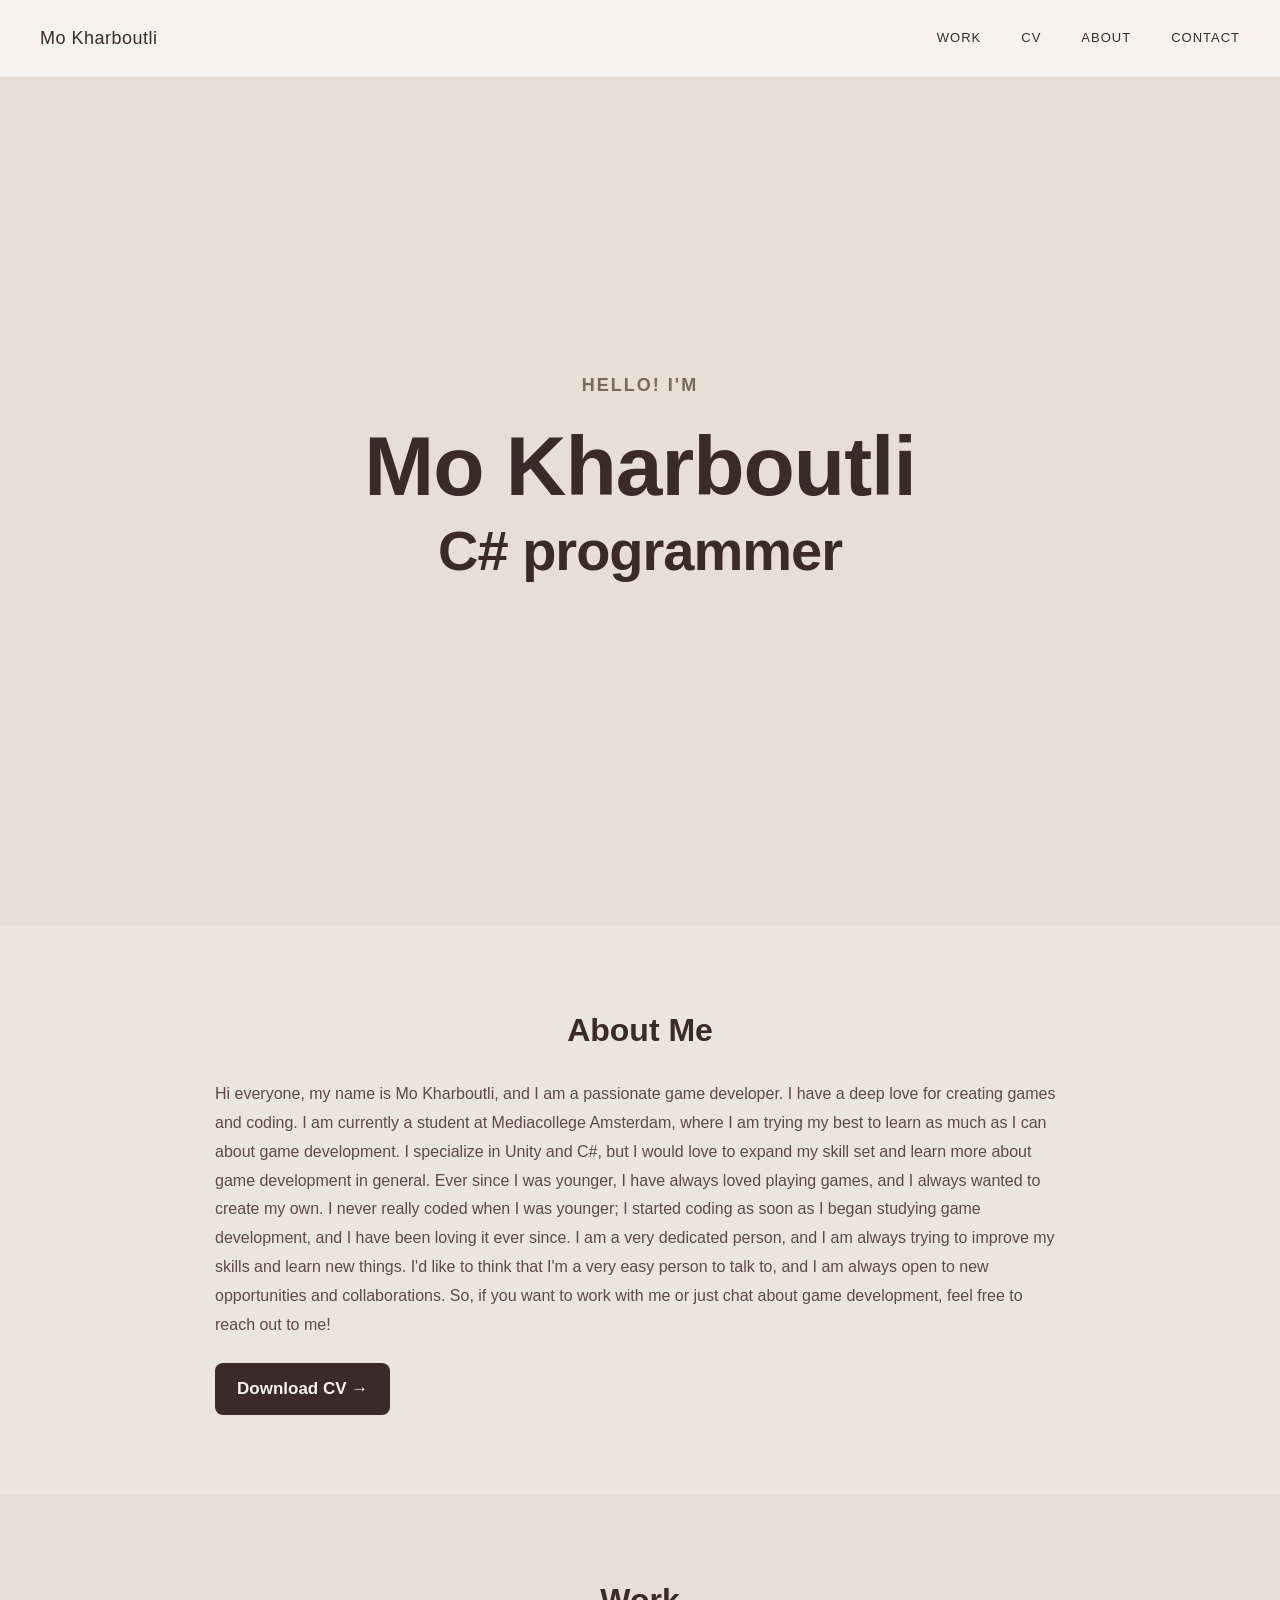
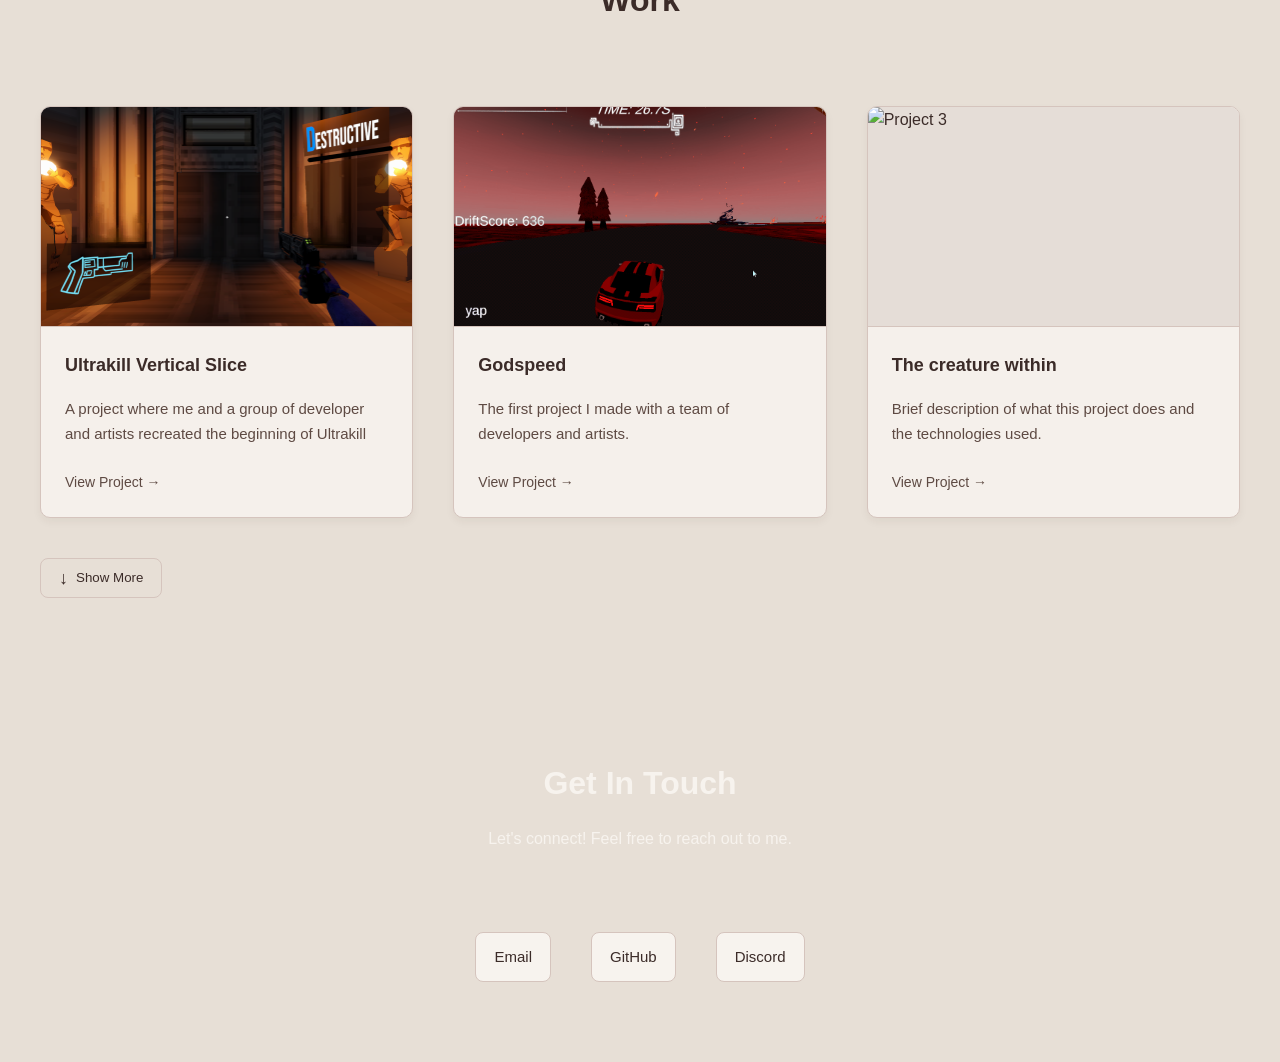
==== index.html @ 06df13dd "Add files via upload" ====
<!DOCTYPE html>
<html lang="en">
<head>
    <meta charset="UTF-8">
    <meta name="viewport" content="width=device-width, initial-scale=1.0">
    <title>Mo - Developer</title>
    <link rel="stylesheet" href="styles.css">
</head>
<body>
    <div class="lens-strip" aria-hidden="true"></div>

    <header>
        <a href="#" class="logo">Mo Kharboutli</a>
        <nav>
            <a href="#work">WORK</a>
            <a href="CV-1.pdf" target="_blank" rel="noopener noreferrer" download>CV</a>
            <a href="#about">ABOUT</a>
            <a href="#contact">CONTACT</a>
        </nav>
    </header>

    <main>
        <section class="hero">
            <div class="introduction">
                <h1>Hello! I'm</h1>
            </div>
            <div class="name">
                <h2>Mo Kharboutli</h2>
                <p>C# programmer</p>
            </div>
        </section>

        <section id="about" class="about-section">
            <div class="about-content">
                <h3>About Me</h3>
                <p>
                   Hi everyone, my name is Mo Kharboutli, and I am a passionate game developer. I have a deep love for creating games and coding. I am currently a student at Mediacollege Amsterdam, where I am trying my best to learn as much as I can about game development. I specialize in Unity and C#, but I would love to expand my skill set and learn more about game development in general.

                   Ever since I was younger, I have always loved playing games, and I always wanted to create my own. I never really coded when I was younger; I started coding as soon as I began studying game development, and I have been loving it ever since.

                   I am a very dedicated person, and I am always trying to improve my skills and learn new things. I'd like to think that I'm a very easy person to talk to, and I am always open to new opportunities and collaborations. So, if you want to work with me or just chat about game development, feel free to reach out to me!
                </p>
                <a href="CV-2.pdf" class="about-cv-link" download>Download CV →</a>
            </div>
        </section>

        <section id="work" class="work-section">
            <div class="work-content">
                <h3>Work</h3>
                <div class="projects-grid">
                    <article class="project-card">
                        <div class="project-image">
                            <img src="imDSfbzdhbrdbage.png" alt="Project 1">
                        </div>
                        <div class="project-info">
                            <h4>Ultrakill Vertical Slice</h4>
                            <p>A project where me and a group of developer and artists  recreated the beginning of Ultrakill</p>
                            <a href="Verticalslice.html" class="project-link">View Project →</a>
                        </div>
                    </article>

                    <article class="project-card">
                        <div class="project-image">
                            <img src="imdbrhrsreage.png" alt="Project 2">
                        </div>
                        <div class="project-info">
                            <h4>Godspeed</h4>
                            <p>The first project I made with a team of developers and artists.</p>
                            <a href="Mythe.html" class="project-link">View Project →</a>
                        </div>
                    </article>

                    <article class="project-card">
                        <div class="project-image">
                            <img src="https://via.placeholder.com/400x300" alt="Project 3">
                        </div>
                        <div class="project-info">
                            <h4>The creature within</h4>
                            <p>Brief description of what this project does and the technologies used.</p>
                            <a href="Thecreaturewithin.html" class="project-link">View Project →</a>
                        </div>
                    </article>

                    <article class="project-card extra-project" hidden aria-hidden="true">
                        <div class="project-image">
                            <img src="https://via.placeholder.com/400x300" alt="Project 4">
                        </div>
                        <div class="project-info">
                            <h4>Project Title</h4>
                            <p>Brief description of what this project does and the technologies used.</p>
                            <a href="Project4.html" class="project-link">View Project →</a>
                        </div>
                    </article>

                    <article class="project-card extra-project" hidden aria-hidden="true">
                        <div class="project-image">
                            <img src="https://via.placeholder.com/400x300" alt="Project 5">
                        </div>
                        <div class="project-info">
                            <h4>Project Title</h4>
                            <p>Brief description of what this project does and the technologies used.</p>
                            <a href="Project5.html" class="project-link">View Project →</a>
                        </div>
                    </article>

                    <article class="project-card extra-project" hidden aria-hidden="true">
                        <div class="project-image">
                            <img src="https://via.placeholder.com/400x300" alt="Project 6">
                        </div>
                        <div class="project-info">
                            <h4>Project Title</h4>
                            <p>Brief description of what this project does and the technologies used.</p>
                            <a href="Project6.html" class="project-link">View Project →</a>
                        </div>
                    </article>
                </div>

                <button class="more-projects-toggle" id="moreProjectsToggle" type="button" aria-expanded="false">
                    <span class="arrow" aria-hidden="true">↓</span>
                    <span class="label">Show More</span>
                </button>
            </div>
        </section>

        <section id="contact" class="contact-section">
            <div class="contact-content">
                <h3>Get In Touch</h3>
                <p>Let's connect! Feel free to reach out to me.</p>
                <div class="contact-links">
                    <a href="mailto:38759@ma-web.nl" class="contact-link">
                        <span>Email</span>
                    </a>
                    <a href="https://github.com/MoKharbo" class="contact-link" target="_blank" rel="noopener noreferrer">
                        <span>GitHub</span>
                    </a>
                    <a href="https://discord.com/users/466296185611616267" class="contact-link" target="_blank" rel="noopener noreferrer">
                        <span>Discord</span>
                    </a>
            </div>
        </section>
    </main>

    <script src="script.js"></script>
</body>
</html>
---- styles.css ----
/* Reset and Base Styles */
* {
    margin: 0;
    padding: 0;
    box-sizing: border-box;
}

html {
    scroll-behavior: smooth;
}

:root {
    --color-primary: #3b2b28;
    --color-secondary: #5e4a43;
    --color-muted: #b79d94;
    --color-bg: #e7dfd6;
    --color-white: #f7f3ee;

    --text-primary: var(--color-primary);
    --text-secondary: var(--color-secondary);
    --background-main: var(--color-bg);
    --background-surface: #f5f0eb;
    --border-soft: #d5c4bd;
    --accent: var(--color-secondary);
    --accent-hover: #4f3b35;

    --spacing-sm: 8px;
    --spacing-md: 16px;
    --spacing-lg: 24px;
    --spacing-xl: 40px;
    --spacing-2xl: 80px;

    --transition-fast: 0.2s ease;
    --transition-smooth: 0.3s ease;
}

body {
    font-family: -apple-system, BlinkMacSystemFont, 'Segoe UI', 'Helvetica Neue', sans-serif;
    background-color: var(--background-main);
    color: var(--text-primary);
    line-height: 1.6;
    margin: 0;
    overflow-x: hidden;
} 

/* Header & Navigation */
header {
    position: fixed;
    top: 0;
    left: 0;
    right: 0;
    width: 100%;
    padding: var(--spacing-lg) var(--spacing-xl);
    display: flex;
    justify-content: space-between;
    align-items: center;
    z-index: 1000;
    background: rgba(247, 243, 238, 0.96);
    border-bottom: 1px solid rgba(88, 65, 58, 0.12);
    box-shadow: none;
}

.logo {
    font-size: 18px;
    color: var(--color-primary);
    font-weight: 500;
    text-decoration: none;
    letter-spacing: 0.5px;
    transition: color var(--transition-smooth);
}

.logo:hover,
.logo:focus {
    color: var(--color-muted);
    outline: none;
}

nav {
    display: flex;
    gap: var(--spacing-xl);
}

nav a {
    color: var(--color-primary);
    text-decoration: none;
    font-size: 13px;
    font-weight: 500;
    letter-spacing: 1px;
    text-transform: uppercase;
    transition: color var(--transition-smooth);
    position: relative;
}

nav a:hover,
nav a:focus {
    color: var(--color-muted);
    outline: none;
}

nav a::after {
    content: '';
    position: absolute;
    bottom: -4px;
    left: 0;
    width: 0;
    height: 2px;
    background-color: var(--color-muted);
    transition: width var(--transition-smooth);
}

nav a:hover::after {
    width: 100%;
}

/* Hero Section */
.hero {
    display: flex;
    flex-direction: column;
    align-items: center;
    justify-content: center;
    min-height: 95vh;
    text-align: center;
    padding: var(--spacing-lg);
    margin-top: 70px;
    gap: var(--spacing-md);
}

.introduction {
    font-size: 12px;
    color: var(--text-secondary);
    margin-top: var(--spacing-xl);
    font-weight: 500;
    letter-spacing: 2px;
    text-transform: uppercase;
    opacity: 0.8;
}

.name {
    font-size: clamp(36px, 8vw, 56px);
    color: var(--text-primary);
    font-weight: 700;
    letter-spacing: -1px;
    margin-bottom: var(--spacing-2xl);
    line-height: 1.2;
}

/* Work Section */
.work-intro {
    background-color: #eae6dd;
    padding: var(--spacing-2xl) var(--spacing-lg);
    scroll-margin-top: 100px;
    text-align: center;
}

.work-intro-content {
    max-width: 600px;
    margin: 0 auto;
}

.work-intro-content h3 {
    font-size: 32px;
    margin-bottom: var(--spacing-md);
    color: var(--color-primary);
    font-weight: 600;
}

.work-intro-content p {
    font-size: 16px;
    color: var(--color-secondary);
    line-height: 1.7;
}

.work-section {
    background-color: var(--background-main);
    padding: var(--spacing-2xl) var(--spacing-lg);
}

.work-content {
    max-width: 1200px;
    margin: 0 auto;
}

.work-content h3 {
    font-size: 32px;
    margin-bottom: var(--spacing-2xl);
    color: var(--color-primary);
    text-align: center;
    font-weight: 600;
}

.projects-grid {
    display: grid;
    grid-template-columns: repeat(auto-fit, minmax(320px, 1fr));
    gap: var(--spacing-xl);
}

@keyframes cardReveal {
    0% {
        opacity: 0;
        transform: translateY(20px) scale(0.98);
    }
    100% {
        opacity: 1;
        transform: translateY(0) scale(1);
    }
}

@keyframes cardHide {
    0% {
        opacity: 1;
        transform: translateY(0) scale(1);
    }
    100% {
        opacity: 0;
        transform: translateY(-12px) scale(0.98);
    }
}

@keyframes arrowPulse {
    0%,
    100% {
        transform: translateY(0);
    }
    50% {
        transform: translateY(3px);
    }
}


.extra-project[hidden] {
    display: none !important;
}

.extra-project.is-entering {
    animation: cardReveal 0.45s cubic-bezier(0.2, 0.9, 0.2, 1) both;
    animation-delay: calc(var(--stagger, 0) * 90ms);
}

.extra-project.is-leaving {
    animation: cardHide 0.3s ease both;
}

.work-section.projects-expanded .extra-project {
    display: flex;
}

.project-card {
    background-color: var(--background-surface);
    border: 1px solid var(--border-soft);
    border-radius: 10px;
    overflow: hidden;
    box-shadow: 0 4px 8px rgba(50, 35, 29, 0.05);
    transition: transform var(--transition-smooth), box-shadow var(--transition-smooth), border-color var(--transition-smooth);
    display: flex;
    flex-direction: column;
    height: 100%;
}

.project-card:hover {
    transform: translateY(-2px);
    box-shadow: 0 8px 16px rgba(50, 35, 29, 0.08);
    border-color: rgba(88, 65, 58, 0.2);
}

.project-image {
    width: 100%;
    height: 220px;
    overflow: hidden;
    background: #e5ddd7;
    position: relative;
    border-bottom: 1px solid var(--border-soft);
}

.project-image img {
    width: 100%;
    height: 100%;
    object-fit: cover;
    transition: transform var(--transition-smooth);
}

.project-card:hover .project-image img {
    transform: scale(1.06);
}

.project-info {
    padding: var(--spacing-lg);
    flex-grow: 1;
    display: flex;
    flex-direction: column;
}

.project-info h4 {
    font-size: 18px;
    margin-bottom: var(--spacing-md);
    color: var(--color-primary);
    font-weight: 600;
}

.project-info p {
    font-size: 15px;
    color: var(--text-secondary);
    margin-bottom: var(--spacing-lg);
    line-height: 1.7;
    flex-grow: 1;
}

.project-link {
    display: inline-flex;
    align-items: center;
    color: var(--accent);
    text-decoration: none;
    font-weight: 500;
    font-size: 14px;
    transition: color var(--transition-smooth);
    width: fit-content;
}

.project-link:hover,
.project-link:focus {
    color: var(--accent-hover);
    outline: none;
}

.more-projects-toggle {
    margin: var(--spacing-xl) auto 0;
    display: inline-flex;
    align-items: center;
    gap: var(--spacing-sm);
    border: 1px solid var(--border-soft);
    background-color: transparent;
    color: var(--text-primary);
    border-radius: 8px;
    padding: 10px 18px;
    cursor: pointer;
    transition: background-color var(--transition-smooth), transform var(--transition-smooth), border-color var(--transition-smooth);
}

.more-projects-toggle .arrow {
    font-size: 18px;
    line-height: 1;
    transition: transform var(--transition-smooth);
    animation: arrowPulse 1.6s ease-in-out infinite;
}

.more-projects-toggle:hover,
.more-projects-toggle:focus {
    background-color: rgba(255, 255, 255, 0.35);
    border-color: var(--accent);
    transform: translateY(-2px);
    outline: none;
}

.work-section.projects-expanded .more-projects-toggle .arrow {
    transform: rotate(180deg);
    animation: none;
}

@media (prefers-reduced-motion: reduce) {
    .extra-project.is-entering,
    .extra-project.is-leaving {
        animation: none;
    }

    .more-projects-toggle .arrow {
        animation: none;
    }
}

/* About Section */
.about-section {
    background-color: #eae6dd;
    padding: var(--spacing-2xl) var(--spacing-lg);
    scroll-margin-top: 100px;
}

.about-content {
    max-width: 850px;
    margin: 0 auto;
}

.about-content h3 {
    font-size: 32px;
    margin-bottom: var(--spacing-lg);
    color: var(--color-primary);
    text-align: center;
    font-weight: 600;
}

.about-content p {
    font-size: 16px;
    line-height: 1.8;
    color: var(--color-secondary);
}

.about-cv-link {
    display: inline-flex;
    align-items: center;
    justify-content: center;
    margin-top: var(--spacing-lg);
    padding: 12px 22px;
    background-color: var(--color-primary);
    color: var(--color-white);
    border-radius: 8px;
    text-decoration: none;
    font-size: 17px;
    font-weight: 600;
    transition: background-color var(--transition-smooth), transform var(--transition-smooth), opacity var(--transition-smooth);
    box-shadow: none;
}

.about-cv-link:hover,
.about-cv-link:focus {
    background-color: var(--accent-hover);
    transform: translateY(-1px);
    opacity: 0.96;
    outline: none;
}

.contact-section {
    background-color: var(--background-main);
    padding: var(--spacing-2xl) var(--spacing-lg);
    scroll-margin-top: 100px;
}

.contact-content {
    max-width: 600px;
    margin: 0 auto;
    text-align: center;
}

.contact-content h3 {
    font-size: 32px;
    margin-bottom: var(--spacing-md);
    color: var(--color-white);
    font-weight: 600;
}

.contact-content > p {
    font-size: 16px;
    color: var(--color-white);
    margin-bottom: var(--spacing-2xl);
    line-height: 1.7;
}

.contact-links {
    display: flex;
    gap: var(--spacing-xl);
    justify-content: center;
    flex-wrap: wrap;
}

.contact-link {
    display: inline-flex;
    align-items: center;
    justify-content: center;
    padding: 12px 18px;
    background-color: var(--color-white);
    color: var(--color-primary);
    text-decoration: none;
    border: 1px solid var(--border-soft);
    border-radius: 8px;
    font-weight: 500;
    font-size: 15px;
    transition: background-color var(--transition-smooth), transform var(--transition-smooth), border-color var(--transition-smooth);
}

.contact-link:hover,
.contact-link:focus {
    background-color: #efe6e0;
    border-color: rgba(88, 65, 58, 0.2);
    color: var(--color-primary);
    transform: translateY(-1px);
    outline: none;
}

/* CV Section */
.cv-section {
    padding: var(--spacing-2xl) var(--spacing-xl);
    background-color: var(--background-main);
}

.cv-content {
    max-width: 900px;
    margin: 0 auto;
}

.cv-content h3 {
    font-size: 32px;
    margin-bottom: var(--spacing-2xl);
    color: var(--color-primary);
    font-weight: 600;
}

.cv-section-block {
    margin-bottom: var(--spacing-2xl);
    background-color: var(--background-surface);
    padding: var(--spacing-lg);
    border-radius: 12px;
    box-shadow: 0 2px 8px rgba(0, 0, 0, 0.08);
}

.cv-section-block h4 {
    font-size: 20px;
    margin-bottom: var(--spacing-lg);
    color: var(--color-primary);
    font-weight: 600;
    border-bottom: 2px solid var(--color-muted);
    padding-bottom: var(--spacing-md);
}

.cv-info-grid {
    display: grid;
    grid-template-columns: repeat(auto-fit, minmax(300px, 1fr));
    gap: var(--spacing-lg);
}

.cv-info-item {
    display: flex;
    flex-direction: column;
}

.cv-label {
    font-weight: 600;
    color: var(--color-primary);
    margin-bottom: var(--spacing-sm);
    font-size: 14px;
    text-transform: uppercase;
    letter-spacing: 0.5px;
}

.cv-info-item span:last-child {
    color: var(--text-secondary);
    font-size: 15px;
}

.cv-info-item a {
    color: var(--color-secondary);
    text-decoration: none;
    transition: color var(--transition-smooth);
}

.cv-info-item a:hover {
    color: var(--color-muted);
}

.cv-timeline {
    display: flex;
    flex-direction: column;
    gap: var(--spacing-lg);
}

.cv-entry {
    padding-left: var(--spacing-lg);
    border-left: 2px solid var(--color-muted);
    position: relative;
}

.cv-entry::before {
    content: '';
    position: absolute;
    left: -8px;
    top: 4px;
    width: 12px;
    height: 12px;
    background-color: var(--color-secondary);
    border-radius: 50%;
    border: 2px solid var(--background-surface);
}

.cv-entry-header {
    display: flex;
    justify-content: space-between;
    align-items: baseline;
    margin-bottom: var(--spacing-sm);
    flex-wrap: wrap;
    gap: var(--spacing-md);
}

.cv-job-title,
.cv-program {
    font-weight: 600;
    color: var(--color-primary);
    font-size: 16px;
}

.cv-date {
    color: var(--color-muted);
    font-size: 14px;
    font-weight: 500;
}

.cv-company {
    color: var(--text-secondary);
    font-size: 14px;
    margin-top: var(--spacing-sm);
}

.cv-skills {
    display: grid;
    grid-template-columns: repeat(auto-fit, minmax(280px, 1fr));
    gap: var(--spacing-lg);
}

.cv-skill {
    display: flex;
    flex-direction: column;
    padding: var(--spacing-md);
    background-color: rgba(80, 45, 39, 0.05);
    border-radius: 8px;
    border-left: 3px solid var(--color-secondary);
}

.skill-name {
    font-weight: 600;
    color: var(--color-primary);
    font-size: 15px;
    margin-bottom: var(--spacing-sm);
}

.skill-level {
    color: var(--text-secondary);
    font-size: 14px;
}

.cv-languages {
    display: grid;
    grid-template-columns: repeat(auto-fit, minmax(200px, 1fr));
    gap: var(--spacing-md);
}

.cv-language {
    display: flex;
    justify-content: space-between;
    align-items: center;
    padding: var(--spacing-md);
    background-color: rgba(82, 59, 50, 0.05);
    border-radius: 8px;
    border-left: 3px solid var(--color-muted);
}

.language-name {
    font-weight: 600;
    color: var(--color-primary);
    font-size: 15px;
}

.language-level {
    color: var(--text-secondary);
    font-size: 14px;
    font-weight: 500;
}

/* Responsive Design */
@media (max-width: 768px) {
    header {
        padding: var(--spacing-md) var(--spacing-lg);
    }

    nav {
        gap: var(--spacing-lg);
    }

    nav a {
        font-size: 12px;
    }

    .logo {
        font-size: 16px;
    }

    .name {
        font-size: clamp(28px, 10vw, 44px);
        margin-bottom: var(--spacing-xl);
    }

    .introduction {
        font-size: 11px;
    }

    .hero {
        margin-top: 60px;
        padding: var(--spacing-md);
    }

    .work-intro,
    .work-section,
    .about-section {
        padding: var(--spacing-xl) var(--spacing-md);
    }

    .work-intro-content h3,
    .work-content h3,
    .about-content h3 {
        font-size: 24px;
        margin-bottom: var(--spacing-xl);
    }

    .projects-grid {
        grid-template-columns: 1fr;
        gap: var(--spacing-lg);
    }

    .more-projects-toggle {
        width: 100%;
        justify-content: center;
    }

    .project-image {
        height: 200px;
    }

    .cv-section {
        padding: var(--spacing-xl) var(--spacing-md);
    }

    .cv-content h3 {
        font-size: 24px;
    }

    .cv-info-grid {
        grid-template-columns: 1fr;
    }

    .cv-skills {
        grid-template-columns: 1fr;
    }

    .cv-languages {
        grid-template-columns: 1fr;
    }
}

@media (max-width: 480px) {
    header {
        flex-direction: column;
        gap: var(--spacing-md);
        padding: var(--spacing-md);
    }

    nav {
        gap: var(--spacing-md);
    }

    .logo {
        font-size: 14px;
    }

    nav a {
        font-size: 11px;
        letter-spacing: 0.5px;
    }

    .name {
        font-size: clamp(24px, 8vw, 36px);
        margin-bottom: var(--spacing-lg);
    }

    .hero {
        margin-top: 50px;
        padding: var(--spacing-md);
    }
}
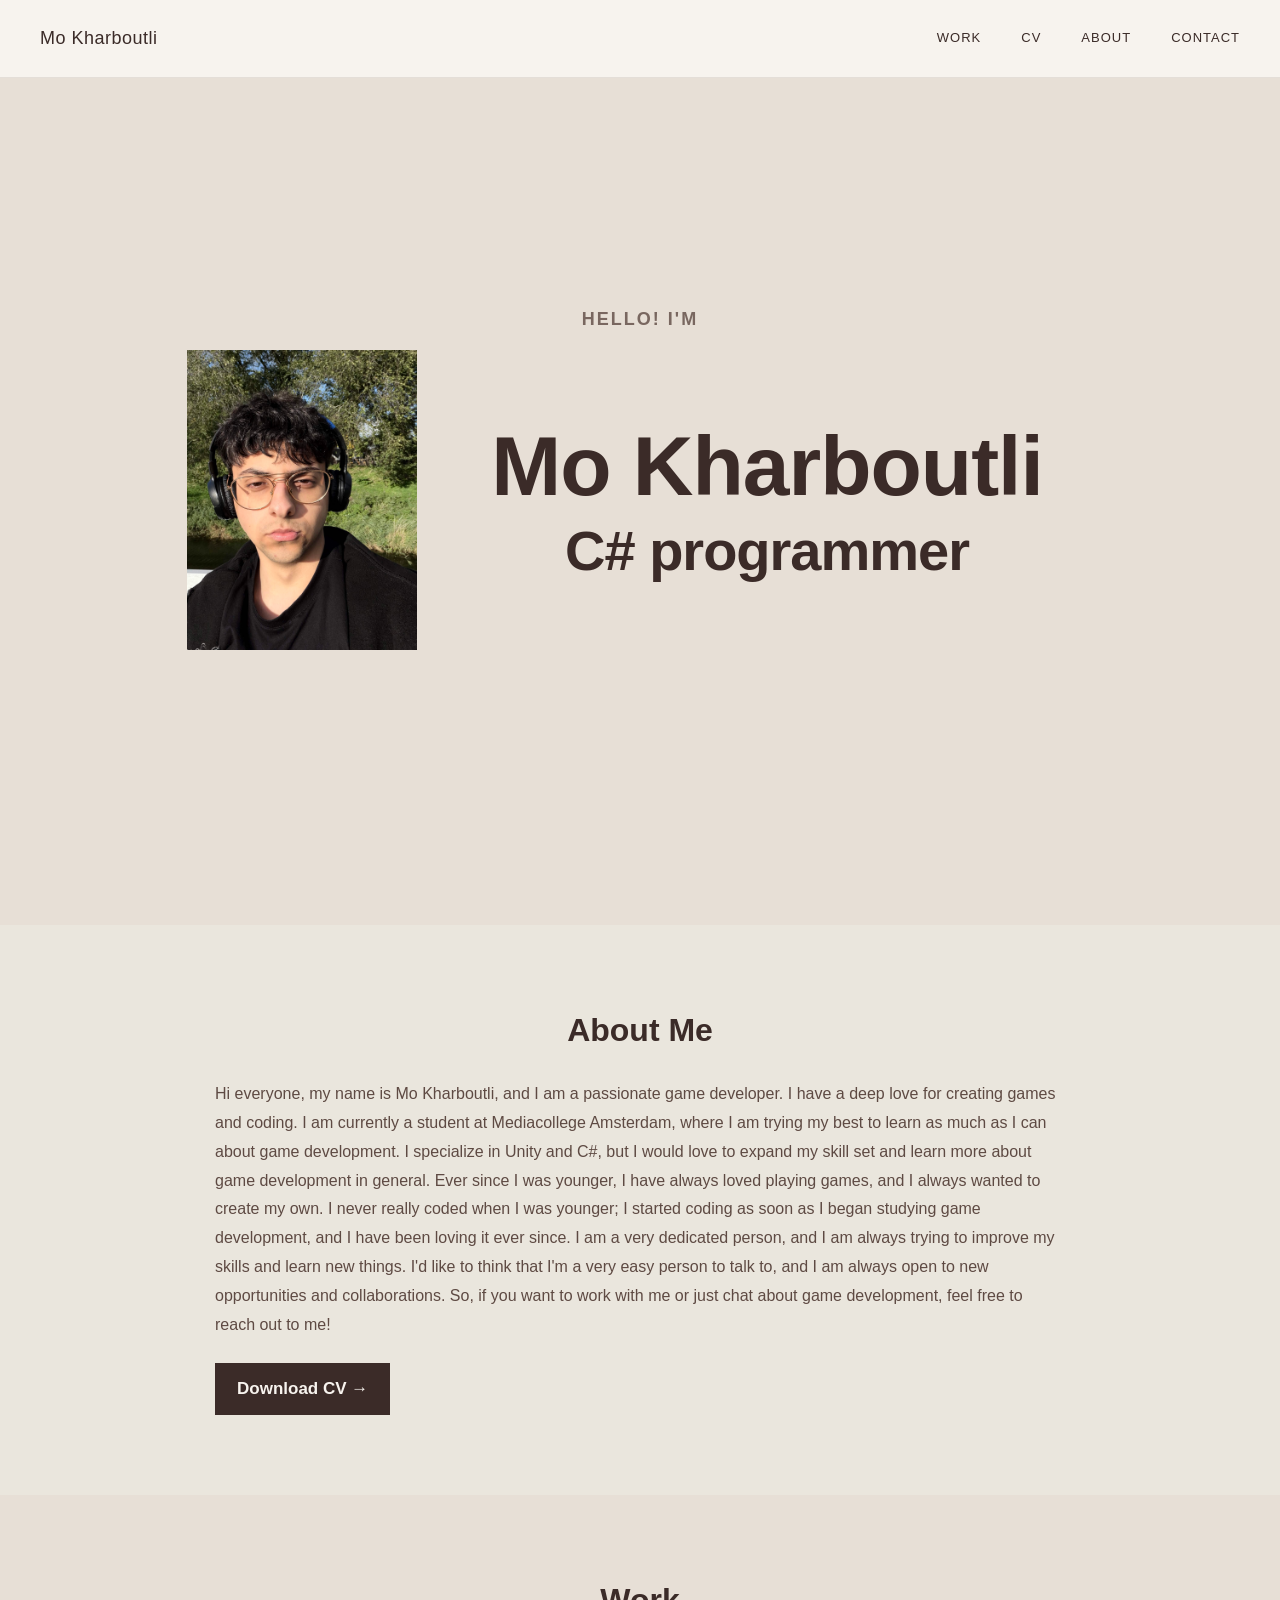
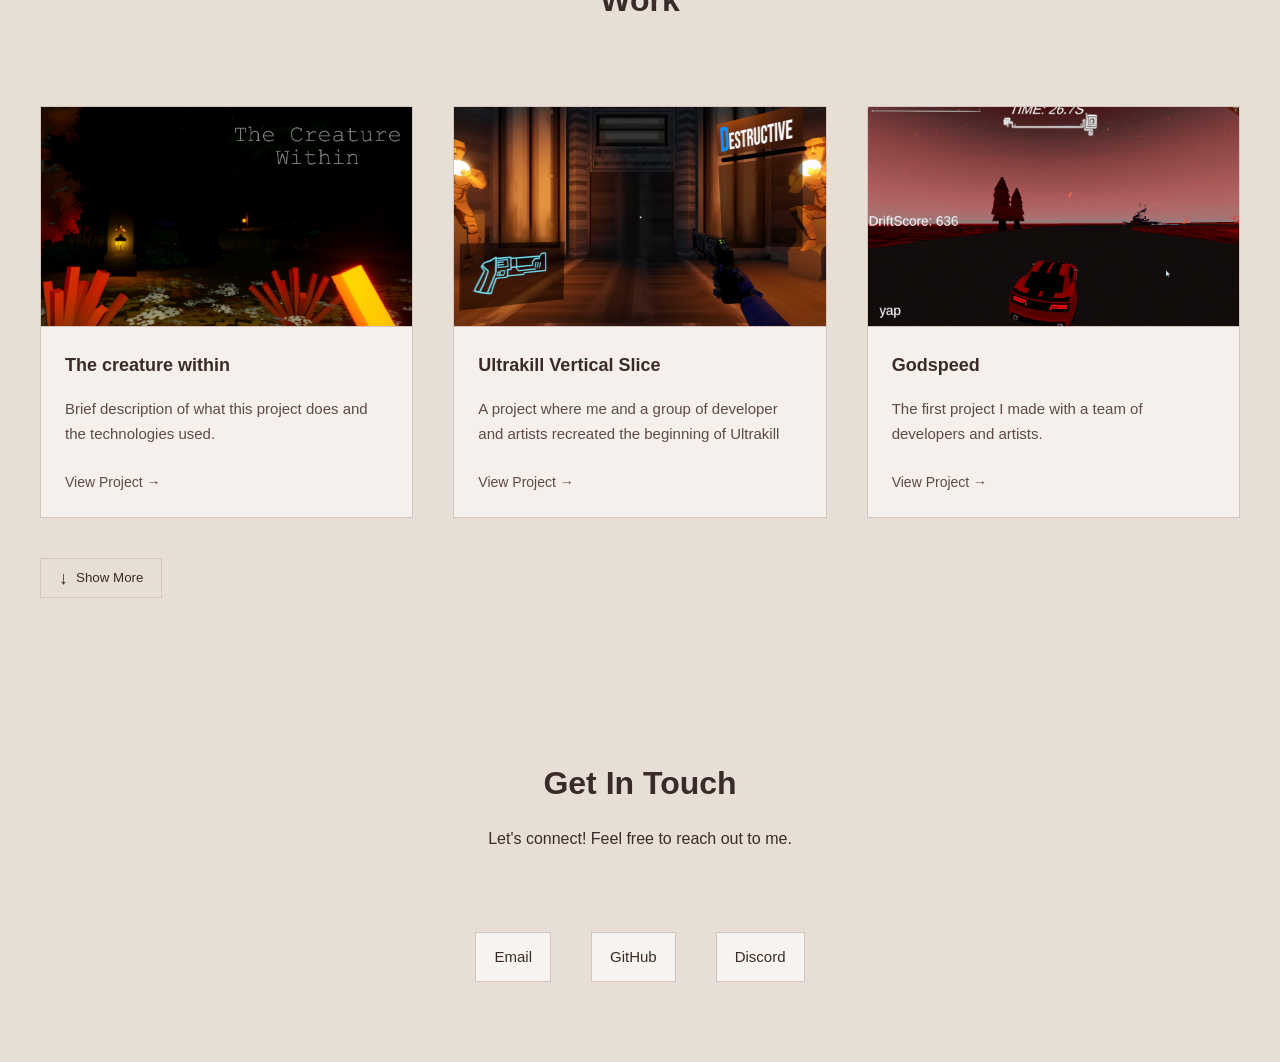
==== commit 979ee4b7: "update" ====
--- a/index.html
+++ b/index.html
@@ -25,8 +25,11 @@
                 <h1>Hello! I'm</h1>
             </div>
             <div class="name">
-                <h2>Mo Kharboutli</h2>
-                <p>C# programmer</p>
+                <img src="IMG_4874.jpg" alt="Portrait of Mo Kharboutli">
+                <div class="name-details">
+                    <h2>Mo Kharboutli</h2>
+                    <p>C# programmer</p>
+                </div>
             </div>
         </section>
 
@@ -50,7 +53,18 @@
                 <div class="projects-grid">
                     <article class="project-card">
                         <div class="project-image">
-                            <img src="imDSfbzdhbrdbage.png" alt="Project 1">
+                            <img src="TheCreatureWithin Banner.jpg" alt="Project 1">
+                        </div>
+                        <div class="project-info">
+                            <h4>The creature within</h4>
+                            <p>Brief description of what this project does and the technologies used.</p>
+                            <a href="Thecreaturewithin.html" class="project-link">View Project →</a>
+                        </div>
+                    </article>
+
+                    <article class="project-card">
+                        <div class="project-image">
+                            <img src="imDSfbzdhbrdbage.png" alt="Project 2">
                         </div>
                         <div class="project-info">
                             <h4>Ultrakill Vertical Slice</h4>
@@ -61,23 +75,12 @@
 
                     <article class="project-card">
                         <div class="project-image">
-                            <img src="imdbrhrsreage.png" alt="Project 2">
+                            <img src="imdbrhrsreage.png" alt="Project 3">
                         </div>
                         <div class="project-info">
                             <h4>Godspeed</h4>
                             <p>The first project I made with a team of developers and artists.</p>
                             <a href="Mythe.html" class="project-link">View Project →</a>
-                        </div>
-                    </article>
-
-                    <article class="project-card">
-                        <div class="project-image">
-                            <img src="https://via.placeholder.com/400x300" alt="Project 3">
-                        </div>
-                        <div class="project-info">
-                            <h4>The creature within</h4>
-                            <p>Brief description of what this project does and the technologies used.</p>
-                            <a href="Thecreaturewithin.html" class="project-link">View Project →</a>
                         </div>
                     </article>
 
--- a/styles.css
+++ b/styles.css
@@ -6,7 +6,7 @@
 }
 
 html {
-    scroll-behavior: smooth;
+    scroll-behavior: auto;
 }
 
 :root {
@@ -30,8 +30,6 @@
     --spacing-xl: 40px;
     --spacing-2xl: 80px;
 
-    --transition-fast: 0.2s ease;
-    --transition-smooth: 0.3s ease;
 }
 
 body {
@@ -57,7 +55,6 @@
     z-index: 1000;
     background: rgba(247, 243, 238, 0.96);
     border-bottom: 1px solid rgba(88, 65, 58, 0.12);
-    box-shadow: none;
 }
 
 .logo {
@@ -66,13 +63,6 @@
     font-weight: 500;
     text-decoration: none;
     letter-spacing: 0.5px;
-    transition: color var(--transition-smooth);
-}
-
-.logo:hover,
-.logo:focus {
-    color: var(--color-muted);
-    outline: none;
 }
 
 nav {
@@ -87,29 +77,7 @@
     font-weight: 500;
     letter-spacing: 1px;
     text-transform: uppercase;
-    transition: color var(--transition-smooth);
     position: relative;
-}
-
-nav a:hover,
-nav a:focus {
-    color: var(--color-muted);
-    outline: none;
-}
-
-nav a::after {
-    content: '';
-    position: absolute;
-    bottom: -4px;
-    left: 0;
-    width: 0;
-    height: 2px;
-    background-color: var(--color-muted);
-    transition: width var(--transition-smooth);
-}
-
-nav a:hover::after {
-    width: 100%;
 }
 
 /* Hero Section */
@@ -136,6 +104,9 @@
 }
 
 .name {
+    display: flex;
+    align-items: center;
+    gap: var(--spacing-lg);
     font-size: clamp(36px, 8vw, 56px);
     color: var(--text-primary);
     font-weight: 700;
@@ -144,6 +115,25 @@
     line-height: 1.2;
 }
 
+.name img {
+    position: relative;
+    left: -50px;
+    width: clamp(150px, 22vw, 230px);
+    height: clamp(190px, 30vw, 300px);
+    border-radius: 18px 18px 6px 18px;
+    object-fit: cover;
+    object-position: center;
+}
+
+.name-details {
+    text-align: center;
+}
+
+.name-details h2,
+.name-details p {
+    margin: 0;
+}
+
 /* Work Section */
 .work-intro {
     background-color: #eae6dd;
@@ -194,50 +184,8 @@
     gap: var(--spacing-xl);
 }
 
-@keyframes cardReveal {
-    0% {
-        opacity: 0;
-        transform: translateY(20px) scale(0.98);
-    }
-    100% {
-        opacity: 1;
-        transform: translateY(0) scale(1);
-    }
-}
-
-@keyframes cardHide {
-    0% {
-        opacity: 1;
-        transform: translateY(0) scale(1);
-    }
-    100% {
-        opacity: 0;
-        transform: translateY(-12px) scale(0.98);
-    }
-}
-
-@keyframes arrowPulse {
-    0%,
-    100% {
-        transform: translateY(0);
-    }
-    50% {
-        transform: translateY(3px);
-    }
-}
-
-
 .extra-project[hidden] {
     display: none !important;
-}
-
-.extra-project.is-entering {
-    animation: cardReveal 0.45s cubic-bezier(0.2, 0.9, 0.2, 1) both;
-    animation-delay: calc(var(--stagger, 0) * 90ms);
-}
-
-.extra-project.is-leaving {
-    animation: cardHide 0.3s ease both;
 }
 
 .work-section.projects-expanded .extra-project {
@@ -249,17 +197,9 @@
     border: 1px solid var(--border-soft);
     border-radius: 10px;
     overflow: hidden;
-    box-shadow: 0 4px 8px rgba(50, 35, 29, 0.05);
-    transition: transform var(--transition-smooth), box-shadow var(--transition-smooth), border-color var(--transition-smooth);
     display: flex;
     flex-direction: column;
     height: 100%;
-}
-
-.project-card:hover {
-    transform: translateY(-2px);
-    box-shadow: 0 8px 16px rgba(50, 35, 29, 0.08);
-    border-color: rgba(88, 65, 58, 0.2);
 }
 
 .project-image {
@@ -275,11 +215,6 @@
     width: 100%;
     height: 100%;
     object-fit: cover;
-    transition: transform var(--transition-smooth);
-}
-
-.project-card:hover .project-image img {
-    transform: scale(1.06);
 }
 
 .project-info {
@@ -311,14 +246,7 @@
     text-decoration: none;
     font-weight: 500;
     font-size: 14px;
-    transition: color var(--transition-smooth);
     width: fit-content;
-}
-
-.project-link:hover,
-.project-link:focus {
-    color: var(--accent-hover);
-    outline: none;
 }
 
 .more-projects-toggle {
@@ -332,38 +260,11 @@
     border-radius: 8px;
     padding: 10px 18px;
     cursor: pointer;
-    transition: background-color var(--transition-smooth), transform var(--transition-smooth), border-color var(--transition-smooth);
 }
 
 .more-projects-toggle .arrow {
     font-size: 18px;
     line-height: 1;
-    transition: transform var(--transition-smooth);
-    animation: arrowPulse 1.6s ease-in-out infinite;
-}
-
-.more-projects-toggle:hover,
-.more-projects-toggle:focus {
-    background-color: rgba(255, 255, 255, 0.35);
-    border-color: var(--accent);
-    transform: translateY(-2px);
-    outline: none;
-}
-
-.work-section.projects-expanded .more-projects-toggle .arrow {
-    transform: rotate(180deg);
-    animation: none;
-}
-
-@media (prefers-reduced-motion: reduce) {
-    .extra-project.is-entering,
-    .extra-project.is-leaving {
-        animation: none;
-    }
-
-    .more-projects-toggle .arrow {
-        animation: none;
-    }
 }
 
 /* About Section */
@@ -404,16 +305,6 @@
     text-decoration: none;
     font-size: 17px;
     font-weight: 600;
-    transition: background-color var(--transition-smooth), transform var(--transition-smooth), opacity var(--transition-smooth);
-    box-shadow: none;
-}
-
-.about-cv-link:hover,
-.about-cv-link:focus {
-    background-color: var(--accent-hover);
-    transform: translateY(-1px);
-    opacity: 0.96;
-    outline: none;
 }
 
 .contact-section {
@@ -431,13 +322,13 @@
 .contact-content h3 {
     font-size: 32px;
     margin-bottom: var(--spacing-md);
-    color: var(--color-white);
+    color: var(--color-primary);
     font-weight: 600;
 }
 
 .contact-content > p {
     font-size: 16px;
-    color: var(--color-white);
+    color: var(--color-primary);
     margin-bottom: var(--spacing-2xl);
     line-height: 1.7;
 }
@@ -461,16 +352,6 @@
     border-radius: 8px;
     font-weight: 500;
     font-size: 15px;
-    transition: background-color var(--transition-smooth), transform var(--transition-smooth), border-color var(--transition-smooth);
-}
-
-.contact-link:hover,
-.contact-link:focus {
-    background-color: #efe6e0;
-    border-color: rgba(88, 65, 58, 0.2);
-    color: var(--color-primary);
-    transform: translateY(-1px);
-    outline: none;
 }
 
 /* CV Section */
@@ -496,7 +377,6 @@
     background-color: var(--background-surface);
     padding: var(--spacing-lg);
     border-radius: 12px;
-    box-shadow: 0 2px 8px rgba(0, 0, 0, 0.08);
 }
 
 .cv-section-block h4 {
@@ -536,11 +416,6 @@
 .cv-info-item a {
     color: var(--color-secondary);
     text-decoration: none;
-    transition: color var(--transition-smooth);
-}
-
-.cv-info-item a:hover {
-    color: var(--color-muted);
 }
 
 .cv-timeline {
@@ -753,10 +628,66 @@
     .name {
         font-size: clamp(24px, 8vw, 36px);
         margin-bottom: var(--spacing-lg);
+        gap: var(--spacing-md);
+    }
+
+    .name img {
+        left: -26px;
+        width: 110px;
+        height: 150px;
     }
 
     .hero {
         margin-top: 50px;
         padding: var(--spacing-md);
     }
+}
+
+* {
+    box-shadow: none;
+    filter: none;
+    transform: none;
+    transition: none;
+}
+
+header {
+    background: var(--color-white);
+}
+
+.project-card,
+.project-image,
+.more-projects-toggle,
+.about-cv-link,
+.contact-link,
+.cv-section-block,
+.cv-skill,
+.cv-language,
+.name img {
+    border-radius: 0;
+}
+
+.slice-page {
+    background: #b8a391 !important;
+}
+
+.slice-page .slice-header,
+.slice-page .slice-section {
+    background: #fdfbf7 !important;
+    border-radius: 0 !important;
+    box-shadow: none !important;
+    backdrop-filter: none !important;
+}
+
+.slice-page .slice-card,
+.slice-page .slice-list li,
+.slice-page .gif-item,
+.slice-page .shooting-preview,
+.slice-page .process-picture {
+    background: #eae6dd !important;
+    border-radius: 0 !important;
+    box-shadow: none !important;
+}
+
+.slice-page .pill {
+    border-radius: 0 !important;
 }
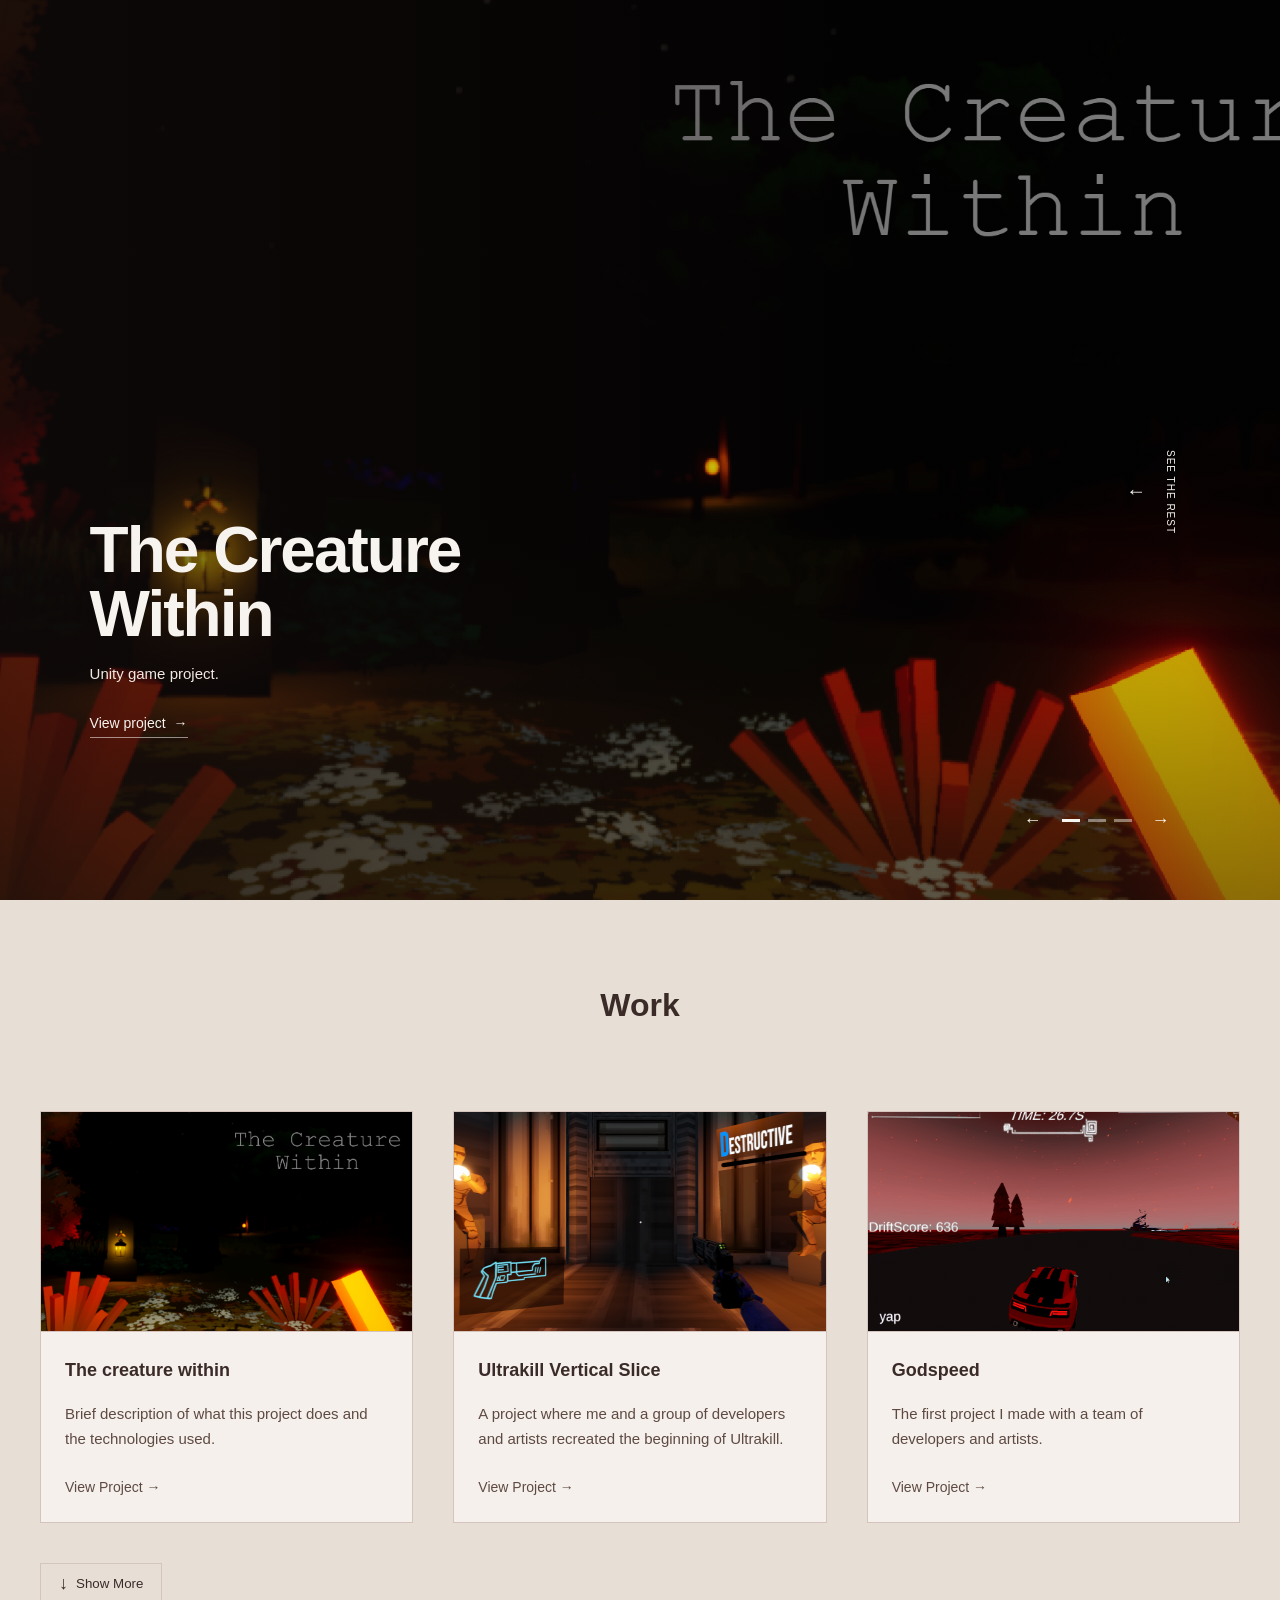
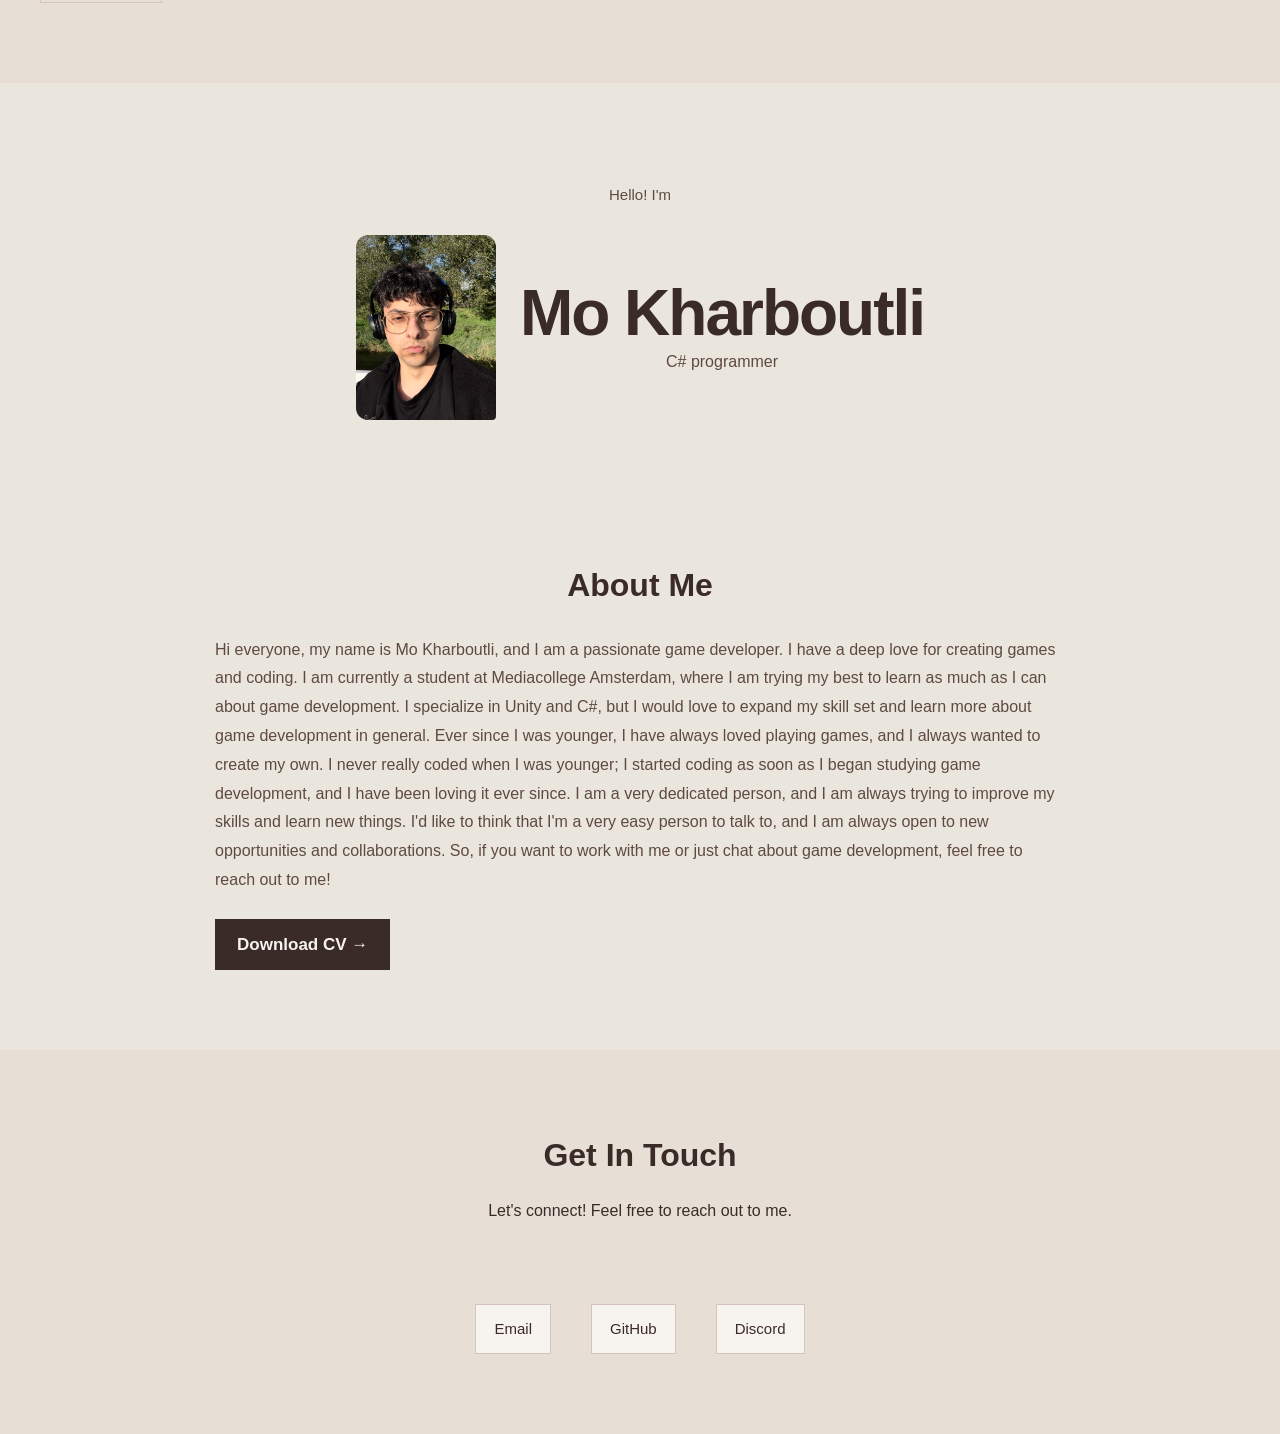
==== commit d14fecfe: "explanation code and improvement" ====
--- a/index.html
+++ b/index.html
@@ -20,15 +20,132 @@
     </header>
 
     <main>
-        <section class="hero">
-            <div class="introduction">
-                <h1>Hello! I'm</h1>
+        <section class="hero" aria-label="Featured projects">
+            <div class="project-carousel" id="projectCarousel" aria-live="polite">
+                <article class="project-slide is-active">
+                    <img src="TheCreatureWithin Banner.jpg" alt="The Creature Within game project">
+                    <div class="project-slide-overlay"></div>
+                    <div class="project-slide-content">
+                        <!-- <p class="project-slide-kicker">01 / 03</p> -->
+                        <h1>The Creature Within</h1>
+                        <p>Unity game project.</p>
+                        <a href="TheCreatureWithin.html" class="project-slide-link">View project <span aria-hidden="true">→</span></a>
+                    </div>
+                </article>
+                <article class="project-slide">
+                    <img src="imDSfbzdhbrdbage.png" alt="Ultrakill Vertical Slice game project">
+                    <div class="project-slide-overlay"></div>
+                    <div class="project-slide-content">
+                        <!-- <p class="project-slide-kicker">02 / 03</p> -->
+                        <h1>Ultrakill Vertical Slice</h1>
+                        <p>Team project — Unity, C#.</p>
+                        <a href="Verticalslice.html" class="project-slide-link">View project <span aria-hidden="true">→</span></a>
+                    </div>
+                </article>
+                <article class="project-slide">
+                    <img src="imdbrhrsreage.png" alt="Godspeed game project">
+                    <div class="project-slide-overlay"></div>
+                    <div class="project-slide-content">
+                        <!-- <p class="project-slide-kicker">03 / 03</p> -->
+                        <h1>Godspeed</h1>
+                        <p>My first team project.</p>
+                        <a href="Mythe.html" class="project-slide-link">View project <span aria-hidden="true">→</span></a>
+                    </div>
+                </article>
+                <div class="carousel-controls">
+                    <button class="carousel-arrow carousel-previous" type="button" aria-label="Previous project">←</button>
+                    <div class="carousel-dots" role="tablist" aria-label="Featured projects">
+                        <button class="carousel-dot is-active" type="button" role="tab" aria-selected="true" aria-label="Show The Creature Within"></button>
+                        <button class="carousel-dot" type="button" role="tab" aria-selected="false" aria-label="Show Ultrakill Vertical Slice"></button>
+                        <button class="carousel-dot" type="button" role="tab" aria-selected="false" aria-label="Show Godspeed"></button>
+                    </div>
+                    <button class="carousel-arrow carousel-next" type="button" aria-label="Next project">→</button>
+                </div>
+                <a class="scroll-prompt" href="#work">See the rest <span aria-hidden="true">↓</span></a>
             </div>
-            <div class="name">
-                <img src="IMG_4874.jpg" alt="Portrait of Mo Kharboutli">
-                <div class="name-details">
-                    <h2>Mo Kharboutli</h2>
-                    <p>C# programmer</p>
+        </section>
+
+        <section id="work" class="work-section">
+            <div class="work-content">
+                <h3>Work</h3>
+                <div class="projects-grid">
+                    <article class="project-card">
+                        <div class="project-image">
+                            <img src="TheCreatureWithin Banner.jpg" alt="The Creature Within game project">
+                        </div>
+                        <div class="project-info">
+                            <h4>The creature within</h4>
+                            <p>Brief description of what this project does and the technologies used.</p>
+                            <a href="TheCreatureWithin.html" class="project-link">View Project →</a>
+                        </div>
+                    </article>
+                    <article class="project-card">
+                        <div class="project-image">
+                            <img src="imDSfbzdhbrdbage.png" alt="Ultrakill Vertical Slice game project">
+                        </div>
+                        <div class="project-info">
+                            <h4>Ultrakill Vertical Slice</h4>
+                            <p>A project where me and a group of developers and artists recreated the beginning of Ultrakill.</p>
+                            <a href="Verticalslice.html" class="project-link">View Project →</a>
+                        </div>
+                    </article>
+                    <article class="project-card">
+                        <div class="project-image">
+                            <img src="imdbrhrsreage.png" alt="Godspeed game project">
+                        </div>
+                        <div class="project-info">
+                            <h4>Godspeed</h4>
+                            <p>The first project I made with a team of developers and artists.</p>
+                            <a href="Mythe.html" class="project-link">View Project →</a>
+                        </div>
+                    </article>
+                    <article class="project-card extra-project" hidden aria-hidden="true">
+                        <div class="project-image">
+                            <img src="https://via.placeholder.com/400x300" alt="Project 4">
+                        </div>
+                        <div class="project-info">
+                            <h4>Project Title</h4>
+                            <p>Brief description of what this project does and the technologies used.</p>
+                            <a href="Project4.html" class="project-link">View Project →</a>
+                        </div>
+                    </article>
+                    <article class="project-card extra-project" hidden aria-hidden="true">
+                        <div class="project-image">
+                            <img src="https://via.placeholder.com/400x300" alt="Project 5">
+                        </div>
+                        <div class="project-info">
+                            <h4>Project Title</h4>
+                            <p>Brief description of what this project does and the technologies used.</p>
+                            <a href="Project5.html" class="project-link">View Project →</a>
+                        </div>
+                    </article>
+                    <article class="project-card extra-project" hidden aria-hidden="true">
+                        <div class="project-image">
+                            <img src="https://via.placeholder.com/400x300" alt="Project 6">
+                        </div>
+                        <div class="project-info">
+                            <h4>Project Title</h4>
+                            <p>Brief description of what this project does and the technologies used.</p>
+                            <a href="Project6.html" class="project-link">View Project →</a>
+                        </div>
+                    </article>
+                </div>
+                <button class="more-projects-toggle" id="moreProjectsToggle" type="button" aria-expanded="false">
+                    <span class="arrow" aria-hidden="true">↓</span>
+                    <span class="label">Show More</span>
+                </button>
+            </div>
+        </section>
+
+        <section class="intro-section" aria-label="Introduction">
+            <div class="intro-content">
+                <p class="intro-greeting">Hello! I'm</p>
+                <div class="intro-name">
+                    <img src="IMG_4874.jpg" alt="Portrait of Mo Kharboutli" width="160" height="210">
+                    <div>
+                        <h1>Mo Kharboutli</h1>
+                        <p>C# programmer</p>
+                    </div>
                 </div>
             </div>
         </section>
@@ -44,84 +161,6 @@
                    I am a very dedicated person, and I am always trying to improve my skills and learn new things. I'd like to think that I'm a very easy person to talk to, and I am always open to new opportunities and collaborations. So, if you want to work with me or just chat about game development, feel free to reach out to me!
                 </p>
                 <a href="CV-2.pdf" class="about-cv-link" download>Download CV →</a>
-            </div>
-        </section>
-
-        <section id="work" class="work-section">
-            <div class="work-content">
-                <h3>Work</h3>
-                <div class="projects-grid">
-                    <article class="project-card">
-                        <div class="project-image">
-                            <img src="TheCreatureWithin Banner.jpg" alt="Project 1">
-                        </div>
-                        <div class="project-info">
-                            <h4>The creature within</h4>
-                            <p>Brief description of what this project does and the technologies used.</p>
-                            <a href="Thecreaturewithin.html" class="project-link">View Project →</a>
-                        </div>
-                    </article>
-
-                    <article class="project-card">
-                        <div class="project-image">
-                            <img src="imDSfbzdhbrdbage.png" alt="Project 2">
-                        </div>
-                        <div class="project-info">
-                            <h4>Ultrakill Vertical Slice</h4>
-                            <p>A project where me and a group of developer and artists  recreated the beginning of Ultrakill</p>
-                            <a href="Verticalslice.html" class="project-link">View Project →</a>
-                        </div>
-                    </article>
-
-                    <article class="project-card">
-                        <div class="project-image">
-                            <img src="imdbrhrsreage.png" alt="Project 3">
-                        </div>
-                        <div class="project-info">
-                            <h4>Godspeed</h4>
-                            <p>The first project I made with a team of developers and artists.</p>
-                            <a href="Mythe.html" class="project-link">View Project →</a>
-                        </div>
-                    </article>
-
-                    <article class="project-card extra-project" hidden aria-hidden="true">
-                        <div class="project-image">
-                            <img src="https://via.placeholder.com/400x300" alt="Project 4">
-                        </div>
-                        <div class="project-info">
-                            <h4>Project Title</h4>
-                            <p>Brief description of what this project does and the technologies used.</p>
-                            <a href="Project4.html" class="project-link">View Project →</a>
-                        </div>
-                    </article>
-
-                    <article class="project-card extra-project" hidden aria-hidden="true">
-                        <div class="project-image">
-                            <img src="https://via.placeholder.com/400x300" alt="Project 5">
-                        </div>
-                        <div class="project-info">
-                            <h4>Project Title</h4>
-                            <p>Brief description of what this project does and the technologies used.</p>
-                            <a href="Project5.html" class="project-link">View Project →</a>
-                        </div>
-                    </article>
-
-                    <article class="project-card extra-project" hidden aria-hidden="true">
-                        <div class="project-image">
-                            <img src="https://via.placeholder.com/400x300" alt="Project 6">
-                        </div>
-                        <div class="project-info">
-                            <h4>Project Title</h4>
-                            <p>Brief description of what this project does and the technologies used.</p>
-                            <a href="Project6.html" class="project-link">View Project →</a>
-                        </div>
-                    </article>
-                </div>
-
-                <button class="more-projects-toggle" id="moreProjectsToggle" type="button" aria-expanded="false">
-                    <span class="arrow" aria-hidden="true">↓</span>
-                    <span class="label">Show More</span>
-                </button>
             </div>
         </section>
 
--- a/styles.css
+++ b/styles.css
@@ -53,8 +53,30 @@
     justify-content: space-between;
     align-items: center;
     z-index: 1000;
+    background: transparent;
+    border-bottom: 1px solid transparent;
+    opacity: 0;
+    visibility: hidden;
+    transform: translateY(-100%);
+    pointer-events: none;
+    transition: opacity 250ms ease, transform 250ms ease, visibility 250ms ease, background-color 250ms ease, border-color 250ms ease;
+}
+
+header.menu-visible {
+    opacity: 1;
+    visibility: visible;
+    transform: translateY(0);
+    pointer-events: auto;
+}
+
+header.is-scrolled {
     background: rgba(247, 243, 238, 0.96);
-    border-bottom: 1px solid rgba(88, 65, 58, 0.12);
+    border-bottom-color: rgba(88, 65, 58, 0.12);
+}
+
+header:not(.is-scrolled) .logo,
+header:not(.is-scrolled) nav a {
+    color: var(--color-white);
 }
 
 .logo {
@@ -68,6 +90,16 @@
 nav {
     display: flex;
     gap: var(--spacing-xl);
+    opacity: 0;
+    visibility: hidden;
+    transform: translateY(-8px);
+    transition: opacity 250ms ease, transform 250ms ease, visibility 250ms ease;
+}
+
+header.menu-visible nav {
+    opacity: 1;
+    visibility: visible;
+    transform: translateY(0);
 }
 
 nav a {
@@ -82,56 +114,202 @@
 
 /* Hero Section */
 .hero {
-    display: flex;
-    flex-direction: column;
-    align-items: center;
-    justify-content: center;
-    min-height: 95vh;
-    text-align: center;
-    padding: var(--spacing-lg);
-    margin-top: 70px;
-    gap: var(--spacing-md);
-}
-
-.introduction {
-    font-size: 12px;
-    color: var(--text-secondary);
-    margin-top: var(--spacing-xl);
-    font-weight: 500;
-    letter-spacing: 2px;
-    text-transform: uppercase;
-    opacity: 0.8;
-}
-
-.name {
-    display: flex;
-    align-items: center;
-    gap: var(--spacing-lg);
-    font-size: clamp(36px, 8vw, 56px);
-    color: var(--text-primary);
-    font-weight: 700;
-    letter-spacing: -1px;
-    margin-bottom: var(--spacing-2xl);
-    line-height: 1.2;
-}
-
-.name img {
+    min-height: 100svh;
+    padding: 0;
+    margin: 0;
+}
+
+.project-carousel,
+.project-slide {
+    min-height: 100svh;
+}
+
+.project-carousel {
     position: relative;
-    left: -50px;
-    width: clamp(150px, 22vw, 230px);
-    height: clamp(190px, 30vw, 300px);
-    border-radius: 18px 18px 6px 18px;
+    overflow: hidden;
+    background: #241a18;
+}
+
+.project-slide {
+    position: absolute;
+    inset: 0;
+    display: flex;
+    align-items: flex-end;
+    padding: clamp(120px, 18vh, 180px) clamp(24px, 7vw, 96px);
+    opacity: 0;
+    visibility: hidden;
+    transition: opacity 700ms ease, visibility 700ms ease;
+}
+
+.project-slide.is-active {
+    opacity: 1;
+    visibility: visible;
+    z-index: 1;
+}
+
+.project-slide > img {
+    position: absolute;
+    inset: 0;
+    width: 100%;
+    height: 100%;
     object-fit: cover;
     object-position: center;
 }
 
-.name-details {
+.project-slide-overlay {
+    position: absolute;
+    inset: 0;
+    background: linear-gradient(90deg, rgba(20, 13, 12, 0.66), rgba(20, 13, 12, 0.12) 72%),
+        linear-gradient(0deg, rgba(20, 13, 12, 0.42), transparent 42%);
+}
+
+.project-slide-content {
+    position: relative;
+    z-index: 2;
+    max-width: 560px;
+    color: var(--color-white);
+}
+
+.project-slide-kicker {
+    margin-bottom: var(--spacing-md);
+    color: #ead7ce;
+    font-size: 12px;
+    font-weight: 400;
+    letter-spacing: 1px;
+    text-transform: uppercase;
+}
+
+.project-slide-content h1 {
+    margin-bottom: var(--spacing-md);
+    font-size: clamp(34px, 5vw, 64px);
+    line-height: 1;
+    letter-spacing: -2px;
+}
+
+.intro-section {
+    background-color: #eae6dd;
+    padding: calc(var(--spacing-2xl) + 20px) var(--spacing-lg) 60px;
+}
+
+.intro-content {
+    max-width: 850px;
+    margin: 0 auto;
     text-align: center;
 }
 
-.name-details h2,
-.name-details p {
-    margin: 0;
+.intro-greeting {
+    margin-bottom: var(--spacing-md);
+    color: var(--text-secondary);
+    font-size: 15px;
+}
+
+.intro-name {
+    display: flex;
+    align-items: center;
+    justify-content: center;
+    gap: var(--spacing-lg);
+    margin-top: 28px;
+}
+
+.intro-name img {
+    width: 140px;
+    height: 185px;
+    border-radius: 12px 12px 4px 12px;
+    object-fit: cover;
+}
+
+.intro-name h1 {
+    margin-bottom: 4px;
+    color: var(--text-primary);
+    font-size: clamp(36px, 6vw, 64px);
+    line-height: 1;
+    letter-spacing: -2px;
+}
+
+.intro-name p {
+    color: var(--text-secondary);
+    font-size: 16px;
+}
+
+.project-slide-content > p:not(.project-slide-kicker) {
+    max-width: 390px;
+    margin-bottom: var(--spacing-lg);
+    color: #f2e8e1;
+    font-size: 15px;
+}
+
+.project-slide-link {
+    display: inline-flex;
+    gap: var(--spacing-sm);
+    align-items: center;
+    color: var(--color-white);
+    border-bottom: 1px solid rgba(247, 243, 238, 0.55);
+    padding-bottom: 3px;
+    text-decoration: none;
+    font-size: 14px;
+    font-weight: 500;
+}
+
+.carousel-controls {
+    position: absolute;
+    right: clamp(24px, 8vw, 120px);
+    bottom: clamp(34px, 7vh, 72px);
+    z-index: 3;
+    display: flex;
+    align-items: center;
+    gap: 12px;
+}
+
+.carousel-arrow,
+.carousel-dot {
+    border: 0;
+    cursor: pointer;
+}
+
+.carousel-arrow {
+    width: 34px;
+    height: 34px;
+    color: var(--color-white);
+    border: 0;
+    background: transparent;
+    border-radius: 0;
+    font-size: 18px;
+}
+
+.carousel-dots {
+    display: flex;
+    gap: 8px;
+}
+
+.carousel-dot {
+    width: 18px;
+    height: 3px;
+    background: rgba(247, 243, 238, 0.45);
+}
+
+.carousel-dot.is-active {
+    background: var(--color-white);
+}
+
+.scroll-prompt {
+    position: absolute;
+    right: clamp(24px, 8vw, 120px);
+    top: 50%;
+    z-index: 3;
+    display: flex;
+    flex-direction: column;
+    gap: 8px;
+    align-items: center;
+    color: var(--color-white);
+    font-size: 10px;
+    letter-spacing: 1px;
+    text-decoration: none;
+    text-transform: uppercase;
+    writing-mode: vertical-rl;
+}
+
+.scroll-prompt span {
+    font-size: 20px;
 }
 
 /* Work Section */
@@ -553,14 +731,35 @@
     }
 
     .hero {
-        margin-top: 60px;
-        padding: var(--spacing-md);
+        min-height: 100svh;
+    }
+
+    .project-slide {
+        padding: 110px var(--spacing-lg) 150px;
+    }
+
+    .project-slide-content h1 {
+        letter-spacing: -1px;
+    }
+
+    .carousel-controls {
+        right: var(--spacing-lg);
+        bottom: 34px;
+    }
+
+    .scroll-prompt {
+        display: none;
     }
 
     .work-intro,
     .work-section,
-    .about-section {
+    .about-section,
+    .intro-section {
         padding: var(--spacing-xl) var(--spacing-md);
+    }
+
+    .intro-name h1 {
+        font-size: clamp(32px, 10vw, 48px);
     }
 
     .work-intro-content h3,
@@ -635,6 +834,8 @@
         left: -26px;
         width: 110px;
         height: 150px;
+        max-width: 110px;
+        max-height: 150px;
     }
 
     .hero {
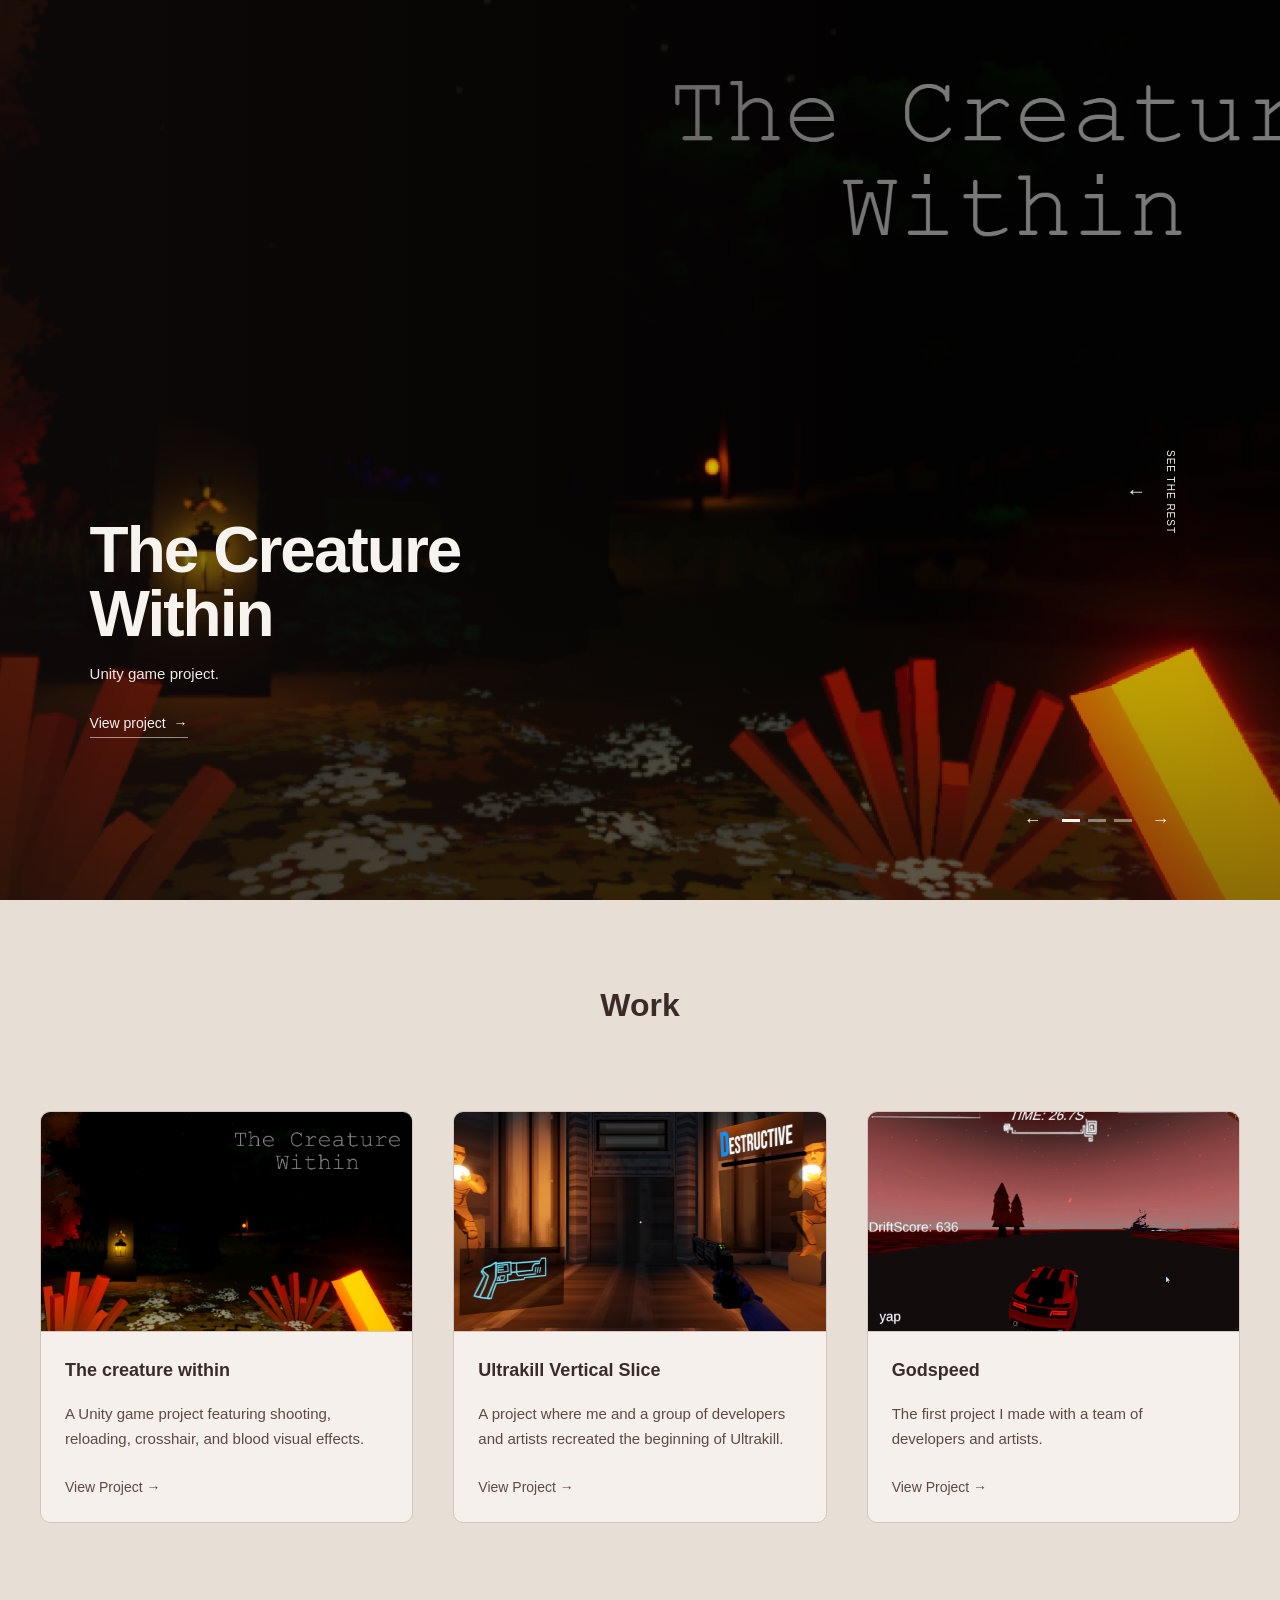
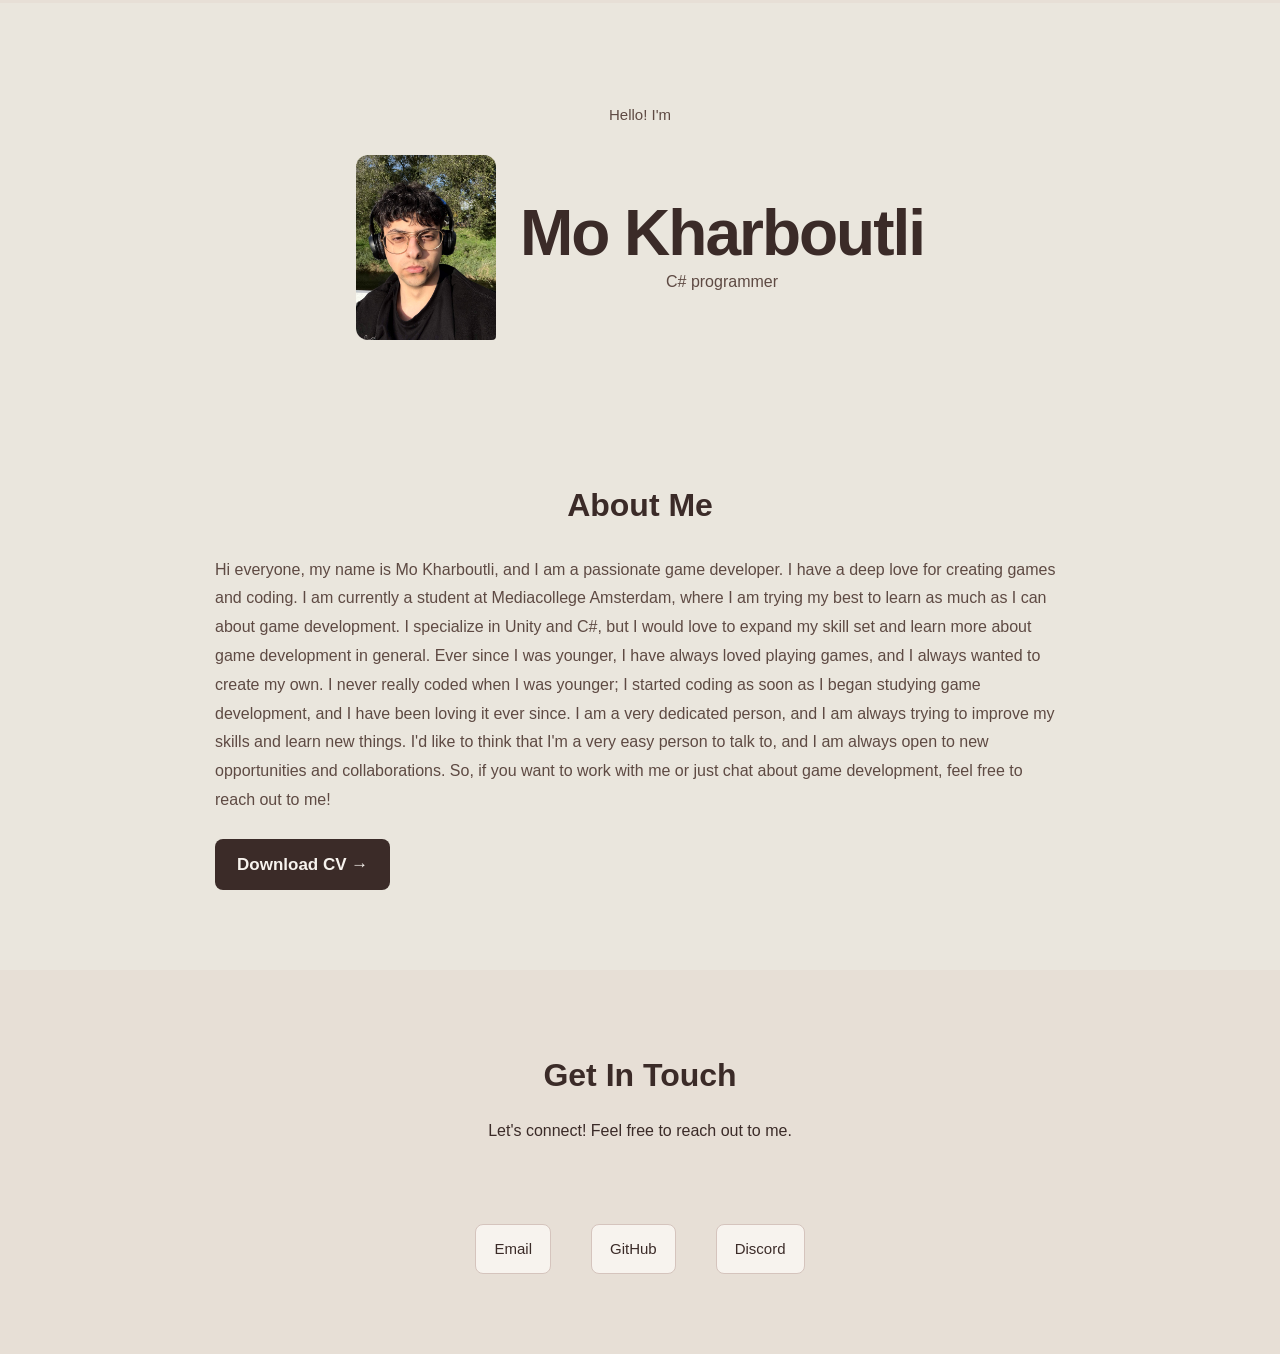
==== commit 7aa74e3d: "fix" ====
--- a/index.html
+++ b/index.html
@@ -13,7 +13,7 @@
         <a href="#" class="logo">Mo Kharboutli</a>
         <nav>
             <a href="#work">WORK</a>
-            <a href="CV-1.pdf" target="_blank" rel="noopener noreferrer" download>CV</a>
+            <a href="CV-2.pdf" target="_blank" rel="noopener noreferrer" download>CV</a>
             <a href="#about">ABOUT</a>
             <a href="#contact">CONTACT</a>
         </nav>
@@ -75,7 +75,7 @@
                         </div>
                         <div class="project-info">
                             <h4>The creature within</h4>
-                            <p>Brief description of what this project does and the technologies used.</p>
+                            <p>A Unity game project featuring shooting, reloading, crosshair, and blood visual effects.</p>
                             <a href="TheCreatureWithin.html" class="project-link">View Project →</a>
                         </div>
                     </article>
@@ -99,41 +99,7 @@
                             <a href="Mythe.html" class="project-link">View Project →</a>
                         </div>
                     </article>
-                    <article class="project-card extra-project" hidden aria-hidden="true">
-                        <div class="project-image">
-                            <img src="https://via.placeholder.com/400x300" alt="Project 4">
-                        </div>
-                        <div class="project-info">
-                            <h4>Project Title</h4>
-                            <p>Brief description of what this project does and the technologies used.</p>
-                            <a href="Project4.html" class="project-link">View Project →</a>
-                        </div>
-                    </article>
-                    <article class="project-card extra-project" hidden aria-hidden="true">
-                        <div class="project-image">
-                            <img src="https://via.placeholder.com/400x300" alt="Project 5">
-                        </div>
-                        <div class="project-info">
-                            <h4>Project Title</h4>
-                            <p>Brief description of what this project does and the technologies used.</p>
-                            <a href="Project5.html" class="project-link">View Project →</a>
-                        </div>
-                    </article>
-                    <article class="project-card extra-project" hidden aria-hidden="true">
-                        <div class="project-image">
-                            <img src="https://via.placeholder.com/400x300" alt="Project 6">
-                        </div>
-                        <div class="project-info">
-                            <h4>Project Title</h4>
-                            <p>Brief description of what this project does and the technologies used.</p>
-                            <a href="Project6.html" class="project-link">View Project →</a>
-                        </div>
-                    </article>
                 </div>
-                <button class="more-projects-toggle" id="moreProjectsToggle" type="button" aria-expanded="false">
-                    <span class="arrow" aria-hidden="true">↓</span>
-                    <span class="label">Show More</span>
-                </button>
             </div>
         </section>
 
@@ -178,6 +144,7 @@
                     <a href="https://discord.com/users/466296185611616267" class="contact-link" target="_blank" rel="noopener noreferrer">
                         <span>Discord</span>
                     </a>
+                </div>
             </div>
         </section>
     </main>
--- a/styles.css
+++ b/styles.css
@@ -842,53 +842,4 @@
         margin-top: 50px;
         padding: var(--spacing-md);
     }
-}
-
-* {
-    box-shadow: none;
-    filter: none;
-    transform: none;
-    transition: none;
-}
-
-header {
-    background: var(--color-white);
-}
-
-.project-card,
-.project-image,
-.more-projects-toggle,
-.about-cv-link,
-.contact-link,
-.cv-section-block,
-.cv-skill,
-.cv-language,
-.name img {
-    border-radius: 0;
-}
-
-.slice-page {
-    background: #b8a391 !important;
-}
-
-.slice-page .slice-header,
-.slice-page .slice-section {
-    background: #fdfbf7 !important;
-    border-radius: 0 !important;
-    box-shadow: none !important;
-    backdrop-filter: none !important;
-}
-
-.slice-page .slice-card,
-.slice-page .slice-list li,
-.slice-page .gif-item,
-.slice-page .shooting-preview,
-.slice-page .process-picture {
-    background: #eae6dd !important;
-    border-radius: 0 !important;
-    box-shadow: none !important;
-}
-
-.slice-page .pill {
-    border-radius: 0 !important;
 }
